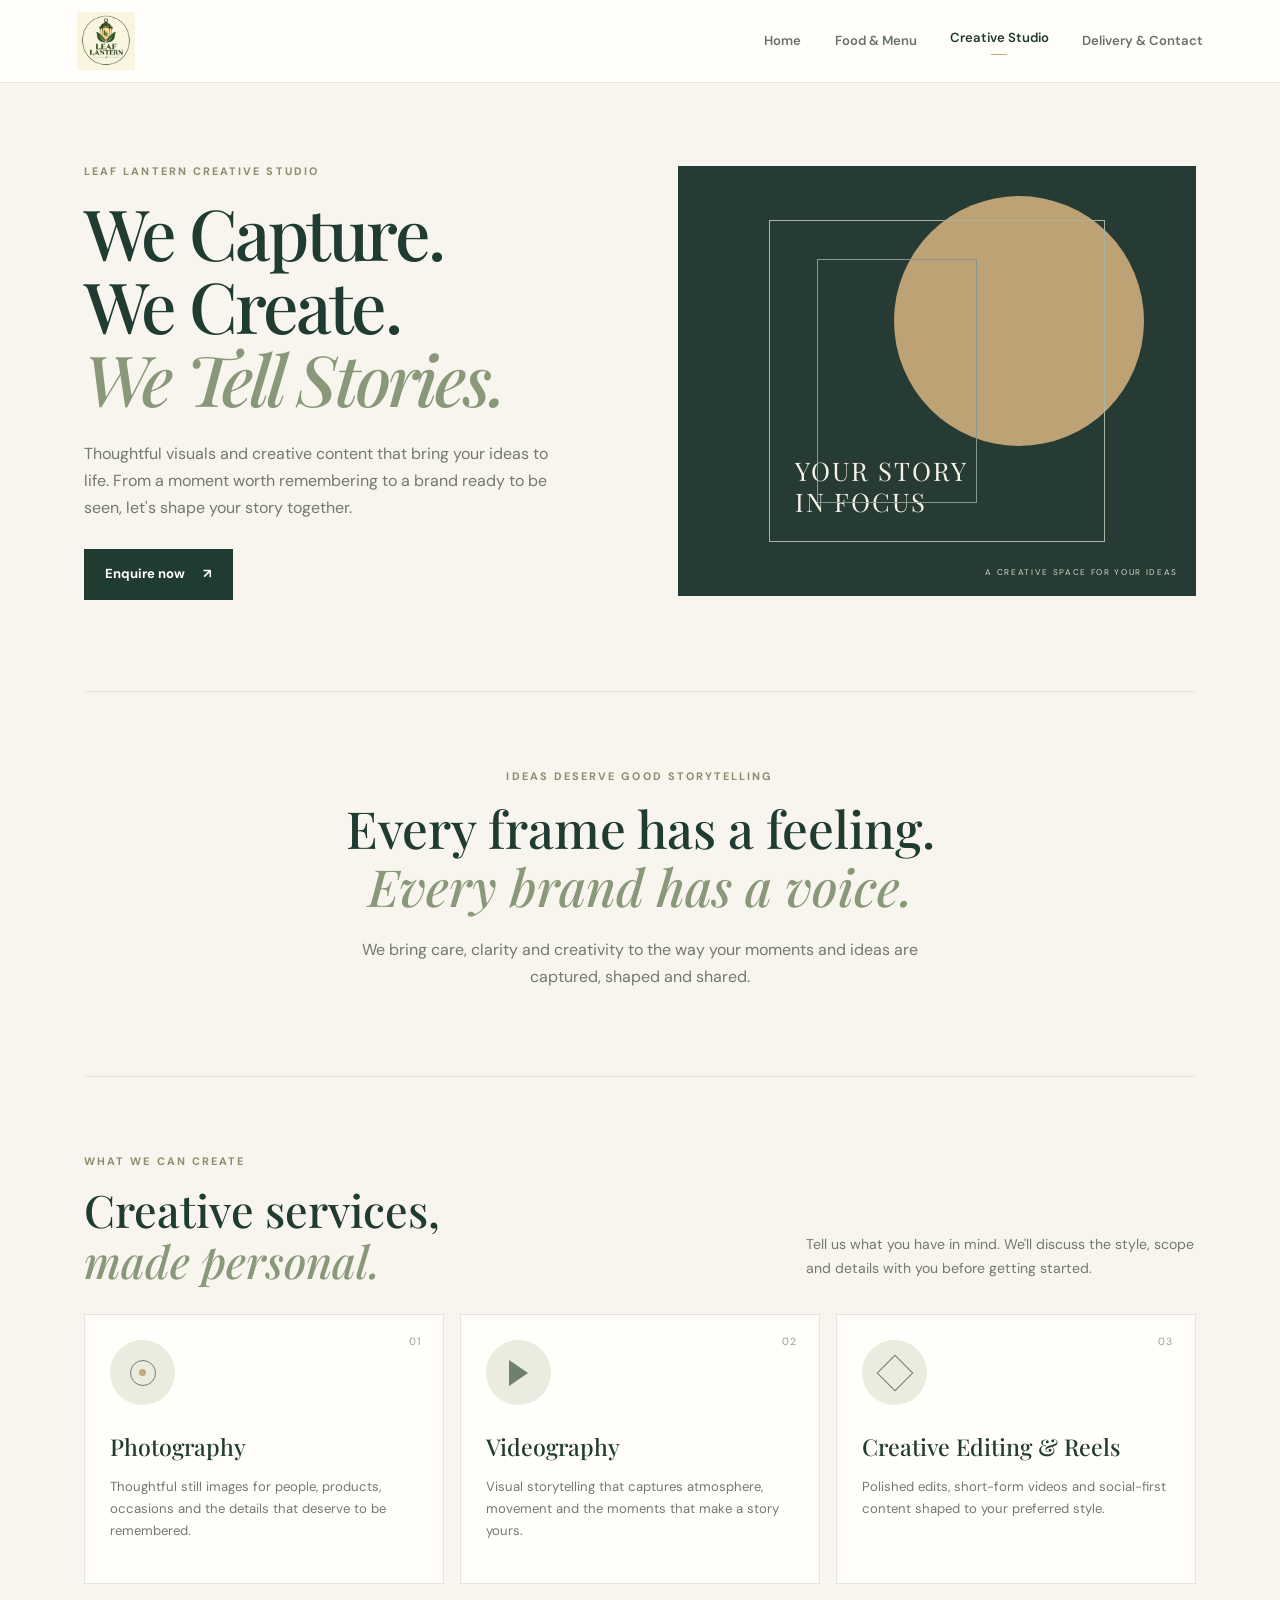
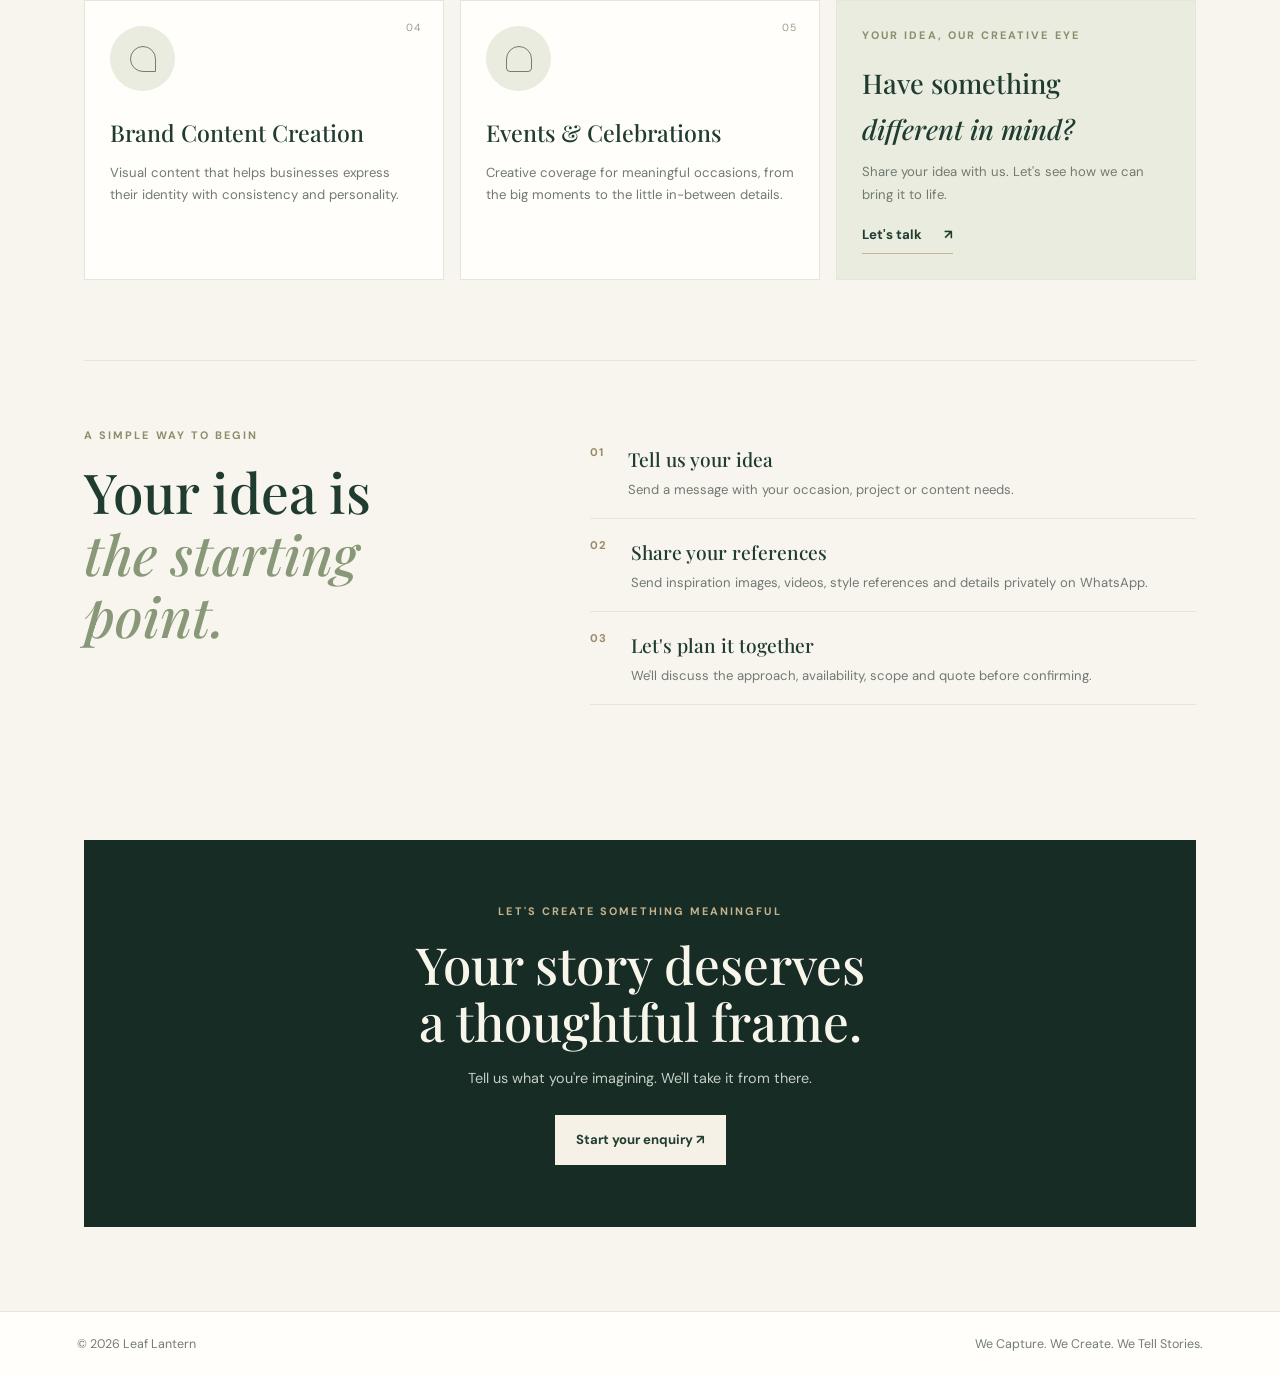
==== creative-studio.html @ e6d628ac "Add files via upload" ====
<!DOCTYPE html><html lang="en"><head><meta charset="UTF-8"><meta name="viewport" content="width=device-width, initial-scale=1"><meta name="description" content="Leaf Lantern Creative Studio — photography, videography, creative editing and brand content."><title>Creative Studio | Leaf Lantern</title><link rel="stylesheet" href="styles.css"></head><body>
<header class="site-header"><a class="brand" href="index.html"><img src="assets/Leaf Lantern_ Good Food Delivered.png" alt="Leaf Lantern"></a><button class="menu-toggle" aria-label="Toggle navigation" aria-expanded="false">☰</button><nav class="nav"><a href="index.html">Home</a><a href="menu.html">Food &amp; Menu</a><a class="active" href="creative-studio.html">Creative Studio</a><a href="delivery.html">Delivery &amp; Contact</a></nav></header>
<main class="page-main studio-page"><section class="studio-hero"><div class="studio-hero-copy"><p class="eyebrow">LEAF LANTERN CREATIVE STUDIO</p><h1>We Capture.<br>We Create.<br><em>We Tell Stories.</em></h1><p>Thoughtful visuals and creative content that bring your ideas to life. From a moment worth remembering to a brand ready to be seen, let's shape your story together.</p><button class="button" onclick="enquireWhatsApp('Hello Leaf Lantern Creative Studio! I would like to enquire about your creative services. I can share my references and requirements here.')">Enquire now <span>↗</span></button></div><div class="studio-hero-art"><div class="studio-sun"></div><div class="studio-window"><div class="window-shape"></div><span>YOUR STORY<br>IN FOCUS</span></div><div class="studio-caption">A CREATIVE SPACE FOR YOUR IDEAS</div></div></section>
<section class="studio-manifesto"><p class="eyebrow">IDEAS DESERVE GOOD STORYTELLING</p><h2>Every frame has a feeling.<br><em>Every brand has a voice.</em></h2><p>We bring care, clarity and creativity to the way your moments and ideas are captured, shaped and shared.</p></section>
<section class="services-section"><div class="category-heading"><div><p class="eyebrow">WHAT WE CAN CREATE</p><h2>Creative services,<br><em>made personal.</em></h2></div><p>Tell us what you have in mind. We'll discuss the style, scope and details with you before getting started.</p></div><div class="services-grid">
<article class="service-card"><span class="service-number">01</span><div class="service-symbol symbol-photo"><span></span></div><h3>Photography</h3><p>Thoughtful still images for people, products, occasions and the details that deserve to be remembered.</p></article>
<article class="service-card"><span class="service-number">02</span><div class="service-symbol symbol-video"><span></span></div><h3>Videography</h3><p>Visual storytelling that captures atmosphere, movement and the moments that make a story yours.</p></article>
<article class="service-card"><span class="service-number">03</span><div class="service-symbol symbol-edit"><span></span></div><h3>Creative Editing &amp; Reels</h3><p>Polished edits, short-form videos and social-first content shaped to your preferred style.</p></article>
<article class="service-card"><span class="service-number">04</span><div class="service-symbol symbol-brand"><span></span></div><h3>Brand Content Creation</h3><p>Visual content that helps businesses express their identity with consistency and personality.</p></article>
<article class="service-card"><span class="service-number">05</span><div class="service-symbol symbol-event"><span></span></div><h3>Events &amp; Celebrations</h3><p>Creative coverage for meaningful occasions, from the big moments to the little in-between details.</p></article>
<article class="service-card service-note"><p class="eyebrow">YOUR IDEA, OUR CREATIVE EYE</p><h3>Have something<br><em>different in mind?</em></h3><p>Share your idea with us. Let's see how we can bring it to life.</p><button class="arrow-link" onclick="enquireWhatsApp('Hello Leaf Lantern Creative Studio! I have a creative project in mind and would like to discuss it.')">Let's talk <span>↗</span></button></article>
</div></section>
<section class="how-section"><div><p class="eyebrow">A SIMPLE WAY TO BEGIN</p><h2>Your idea is<br><em>the starting point.</em></h2></div><ol><li><b>01</b><span><strong>Tell us your idea</strong><small>Send a message with your occasion, project or content needs.</small></span></li><li><b>02</b><span><strong>Share your references</strong><small>Send inspiration images, videos, style references and details privately on WhatsApp.</small></span></li><li><b>03</b><span><strong>Let's plan it together</strong><small>We'll discuss the approach, availability, scope and quote before confirming.</small></span></li></ol></section>
<section class="closing-band"><p class="eyebrow">LET'S CREATE SOMETHING MEANINGFUL</p><h2>Your story deserves<br>a thoughtful frame.</h2><p>Tell us what you're imagining. We'll take it from there.</p><button class="button button-light" onclick="enquireWhatsApp('Hello Leaf Lantern Creative Studio! I would like to discuss a creative project. Please let me know how we can get started.')">Start your enquiry ↗</button></section>
</main><footer><span>© <span id="year"></span> Leaf Lantern</span><span>We Capture. We Create. We Tell Stories.</span></footer><script src="script.js"></script></body></html>
---- styles.css ----
@import url('https://fonts.googleapis.com/css2?family=DM+Sans:wght@400;500;600;700&family=Playfair+Display:ital,wght@0,500;0,600;0,700;1,500;1,600&display=swap');
:root{--forest:#203c30;--forest-deep:#172c25;--sage:#899879;--sage-light:#e8ecdf;--cream:#f7f5ed;--paper:#fffefa;--ink:#27332d;--muted:#727970;--line:#e4e5db;--gold:#c6a879;--serif:'Playfair Display',Georgia,serif;--sans:'DM Sans',Arial,sans-serif}
*{box-sizing:border-box}html{scroll-behavior:smooth}body{margin:0;background:var(--cream);color:var(--ink);font-family:var(--sans);line-height:1.7}a{color:inherit;text-decoration:none}button,input{font:inherit}.site-header{display:flex;align-items:center;justify-content:space-between;gap:24px;padding:12px clamp(20px,6vw,88px);background:rgba(255,254,250,.96);border-bottom:1px solid var(--line);position:sticky;top:0;z-index:20;backdrop-filter:blur(14px)}.brand img{display:block;height:58px;width:auto;max-width:180px;object-fit:contain}.nav{display:flex;gap:clamp(16px,2.6vw,36px);align-items:center}.nav a{font-size:.82rem;font-weight:600;color:#687267;transition:color .2s}.nav a:hover,.nav a.active{color:var(--forest)}.nav a.active:after{content:'';display:block;width:16px;height:1px;background:var(--gold);margin:4px auto 0}.menu-toggle{display:none;background:none;border:0;font-size:1.5rem;color:var(--forest)}main{max-width:1240px;margin:auto;padding:54px clamp(20px,5vw,64px) 84px}.eyebrow{font-size:.68rem;letter-spacing:.19em;text-transform:uppercase;color:#8b8d6c;font-weight:700;margin:0 0 15px}.hero-copy h1,.page-heading h1,.studio-hero h1{font-family:var(--serif);font-weight:500;color:var(--forest);font-size:clamp(3rem,6.4vw,5.6rem);line-height:1.04;letter-spacing:-.04em;margin:0 0 24px}.hero-copy h1 em,.page-heading h1 em,.studio-hero h1 em,.division-copy h3 em,.section-heading h2 em,.category-heading h2 em,.occasion-copy h3 em,.studio-manifesto h2 em,.how-section h2 em{color:var(--sage);font-weight:500}.lead,.hero-copy>p:not(.eyebrow){max-width:530px;color:var(--muted);font-size:1rem}.home-hero{display:grid;grid-template-columns:1.05fr .95fr;gap:5vw;align-items:center;min-height:560px;padding:30px 0 64px}.hero-actions{display:flex;align-items:center;gap:26px;margin:30px 0 24px}.button{display:inline-flex;align-items:center;justify-content:center;gap:18px;background:var(--forest);color:white;border:1px solid var(--forest);padding:13px 20px;font-size:.82rem;font-weight:700;cursor:pointer;transition:.2s}.button:hover,.order-button:hover{background:#315442;transform:translateY(-1px)}.text-link,.arrow-link{font-size:.83rem;font-weight:700;color:var(--forest);border:0;background:none;padding:0;cursor:pointer}.text-link{border-bottom:1px solid var(--gold);padding-bottom:4px}.hero-note{font-size:.76rem;color:#858a7d;letter-spacing:.02em}.leaf-dot{color:var(--gold);margin-right:8px}.hero-visual{min-height:440px;position:relative;display:flex;flex-direction:column;align-items:center;justify-content:center;background:#e9ebdf;overflow:hidden}.hero-visual:before{content:'';position:absolute;width:68%;aspect-ratio:1;border-radius:50%;background:#d9dfcf}.visual-orbit{position:absolute;border:1px solid #aab39e;border-radius:50%;width:83%;aspect-ratio:1}.orbit-two{width:100%;border-color:#c3c9b9}.hero-monogram{position:relative;z-index:1;font-family:var(--serif);font-size:clamp(8rem,17vw,14rem);color:var(--forest);line-height:1}.hero-monogram span{font-family:var(--sans);font-size:2rem;color:var(--gold);vertical-align:top}.hero-visual>p{position:absolute;bottom:24px;text-align:center;letter-spacing:.22em;font-size:.68rem;font-weight:700;color:var(--forest)}.hero-visual small{font-size:.52rem;letter-spacing:.25em;color:#7c8778}.intro-strip{border-top:1px solid var(--line);border-bottom:1px solid var(--line);padding:22px 0;display:flex;justify-content:space-between;gap:20px;align-items:center}.intro-strip p{font-size:.66rem;letter-spacing:.18em;font-weight:700;color:#8a8d70;margin:0}.intro-strip span{font-family:var(--serif);font-style:italic;color:#6f786d}.world-section{padding:90px 0 45px}.section-heading{text-align:center;margin-bottom:42px}.section-heading h2,.category-heading h2,.studio-manifesto h2,.how-section h2{font-family:var(--serif);font-size:clamp(2.3rem,4.3vw,3.7rem);line-height:1.13;font-weight:500;color:var(--forest);margin:0}.division-grid{display:grid;grid-template-columns:1fr 1fr;gap:26px}.division-card{background:var(--paper);border:1px solid var(--line)}.division-art{height:300px;position:relative;overflow:hidden;display:flex;align-items:center;justify-content:center}.food-art{background:#e9e5d8}.studio-art{background:#253a33}.art-kicker{position:absolute;top:20px;left:22px;font-size:.6rem;letter-spacing:.2em;font-weight:700;color:#667264}.studio-art .art-kicker{color:#d5d8c9}.food-plate{width:190px;height:190px;border-radius:50%;background:#f9f7ed;border:12px solid #d6d0bd;box-shadow:0 18px 35px #293a2d1c;display:flex;align-items:center;justify-content:center;position:relative}.food-plate:before{content:'';position:absolute;inset:13px;border:1px solid #d6c9a8;border-radius:50%}.food-plate i{position:absolute;width:90px;height:90px;border-radius:50%;background:#d4b98b;opacity:.28}.food-plate b{position:relative;font-family:var(--serif);font-size:1.4rem;line-height:1.1;text-align:center;color:var(--forest);font-weight:500}.studio-frame{width:210px;height:205px;border:1px solid #aab49e;position:relative;display:flex;align-items:flex-end;padding:18px;color:#e8e8d9;font-family:var(--serif);font-size:1.25rem;letter-spacing:.06em;line-height:1.2}.frame-sun{position:absolute;width:95px;height:95px;border-radius:50%;background:#c8aa7d;top:28px;right:30px}.frame-line{position:absolute;left:30px;top:60px;width:100px;height:130px;border:1px solid #819185}.division-copy{padding:28px 32px 34px}.division-copy .eyebrow{margin-bottom:9px}.division-copy h3,.occasion-copy h3{font-family:var(--serif);font-size:2.15rem;line-height:1.12;font-weight:500;color:var(--forest);margin:0 0 14px}.division-copy>p:not(.eyebrow),.occasion-copy>p:not(.eyebrow){color:var(--muted);font-size:.9rem;max-width:470px}.arrow-link{display:inline-flex;gap:22px;align-items:center;margin-top:12px;border-bottom:1px solid #c9b58e;padding-bottom:7px}.closing-band{background:var(--forest-deep);color:#f8f5eb;text-align:center;padding:62px 24px;margin-top:70px}.closing-band .eyebrow{color:#c6b38e}.closing-band h2{font-family:var(--serif);font-weight:500;font-size:clamp(2.3rem,4vw,3.5rem);line-height:1.12;margin:0 0 16px}.closing-band>p:not(.eyebrow){color:#c5cec4;max-width:490px;margin:0 auto 24px;font-size:.9rem}.button-light{background:#f5f1e6;color:var(--forest);border-color:#f5f1e6}.button-light:hover{background:#e4ddca}.page-main{min-height:68vh}.page-heading{max-width:760px;margin:0 auto 58px;text-align:center}.page-heading h1{font-size:clamp(2.8rem,5vw,4.4rem)}.page-heading>p:last-child{color:var(--muted);max-width:640px;margin:0 auto}.category-heading{display:flex;justify-content:space-between;align-items:flex-end;gap:28px;margin:0 0 28px}.category-heading h2{font-size:clamp(2rem,3.5vw,3rem)}.category-heading>p{max-width:390px;color:var(--muted);font-size:.88rem;margin:0 0 5px}.menu-category{margin-bottom:76px}.product-grid{display:grid;grid-template-columns:repeat(3,minmax(0,1fr));gap:22px}.product-card{background:var(--paper);border:1px solid var(--line);overflow:hidden;box-shadow:0 8px 25px #24392b08}.product-art{width:100%;height:225px;overflow:hidden;background:#e9eadf}.product-art img{display:block;width:100%;height:100%;object-fit:cover;object-position:center;transition:transform .5s}.product-card:hover .product-art img{transform:scale(1.035)}.product-info{padding:21px}.product-top{display:flex;justify-content:space-between;align-items:flex-start;gap:10px}.product-top h2{font-family:var(--serif);font-size:1.35rem;line-height:1.2;margin:0;color:var(--forest);font-weight:500}.tag{font-size:.7rem;font-weight:700;color:#78845e;text-align:right;white-space:nowrap}.product-info p{font-size:.86rem;color:var(--muted);min-height:48px}.product-info label{display:block;font-size:.78rem;font-weight:700;margin:13px 0 6px}.product-info input{width:100%;padding:10px;border:1px solid #d9ddcf;background:white;font:inherit;margin-bottom:12px}.order-button{width:100%;background:var(--forest);color:white;border:1px solid var(--forest);padding:12px 14px;font-size:.78rem;font-weight:700;cursor:pointer;transition:.2s}.menu-footnote{margin:32px auto 0;text-align:center;color:var(--muted);font-size:.85rem;max-width:800px}.occasion-section{padding:10px 0 20px}.occasion-grid{display:grid;grid-template-columns:1fr 1fr;gap:24px}.occasion-card{background:var(--paper);border:1px solid var(--line);display:grid;grid-template-columns:1fr 1fr;min-height:310px}.occasion-visual{position:relative;min-height:300px;display:flex;align-items:center;justify-content:center;overflow:hidden}.cake-visual{background:#eee4d8}.cupcake-visual{background:#e4e9dc}.visual-label{position:absolute;top:16px;left:16px;font-size:.52rem;letter-spacing:.16em;font-weight:700;color:#6d7768}.cake-illustration{width:145px;height:150px;position:relative}.cake-body{position:absolute;bottom:22px;left:15px;width:115px;height:75px;background:#d6bca0;border-radius:8px 8px 14px 14px;box-shadow:inset 0 -12px #c7a989}.cake-top{position:absolute;z-index:1;bottom:85px;left:15px;width:115px;height:35px;border-radius:50%;background:#f8f0e3;border:2px solid #d7c2a5}.cake-stand{position:absolute;bottom:0;left:0;width:145px;height:12px;background:#b8a58d;border-radius:50%}.cupcake-row{display:flex;gap:9px;align-items:flex-end}.cupcake-row i{width:48px;height:50px;background:#e6c6b4;border-radius:8px 8px 12px 12px;position:relative;box-shadow:inset 0 -7px #d6b19e}.cupcake-row i:before{content:'';position:absolute;left:2px;top:-25px;width:44px;height:34px;border-radius:50% 50% 38% 38%;background:#f5eee2;border-bottom:4px solid #d7bfa9}.cupcake-row i:nth-child(2){transform:translateY(-10px);background:#c7d0b7}.occasion-copy{padding:26px 22px;align-self:center}.occasion-copy h3{font-size:1.8rem}.occasion-copy>p:not(.eyebrow){font-size:.8rem}.occasion-copy .order-button{margin-top:8px}.studio-page{padding-top:38px}.studio-hero{display:grid;grid-template-columns:1fr 1fr;gap:6vw;align-items:center;min-height:520px}.studio-hero h1{font-size:clamp(3rem,5.5vw,5rem)}.studio-hero-copy>p:not(.eyebrow){max-width:490px;color:var(--muted);margin-bottom:28px}.studio-hero-art{height:430px;background:#263b34;position:relative;overflow:hidden;display:flex;align-items:center;justify-content:center}.studio-sun{position:absolute;width:250px;height:250px;border-radius:50%;background:#c6a879;right:10%;top:7%;opacity:.95}.studio-window{width:65%;height:75%;border:1px solid #a8b4a2;position:relative;z-index:1;display:flex;align-items:flex-end;padding:25px;color:#f5f1e7;font-family:var(--serif);font-size:1.6rem;letter-spacing:.08em;line-height:1.2}.window-shape{position:absolute;left:14%;top:12%;width:48%;height:76%;border:1px solid #87988b}.studio-caption{position:absolute;bottom:16px;right:18px;color:#d5d9ca;font-size:.52rem;letter-spacing:.2em}.studio-manifesto{text-align:center;padding:75px 20px 85px;border-top:1px solid var(--line);border-bottom:1px solid var(--line);margin:50px 0 75px}.studio-manifesto h2{font-size:clamp(2.3rem,4vw,3.5rem)}.studio-manifesto>p:last-child{max-width:600px;margin:20px auto 0;color:var(--muted)}.services-section{margin-bottom:80px}.services-grid{display:grid;grid-template-columns:repeat(3,1fr);gap:16px}.service-card{position:relative;background:var(--paper);border:1px solid var(--line);padding:25px;min-height:270px}.service-number{position:absolute;right:22px;top:18px;font-size:.65rem;color:#9b9e8b;letter-spacing:.12em}.service-symbol{height:65px;width:65px;background:#e9ecdf;border-radius:50%;display:flex;align-items:center;justify-content:center;margin-bottom:22px}.service-symbol span{display:block;width:26px;height:26px;border:1px solid #6f806d;position:relative}.symbol-photo span{border-radius:50%}.symbol-photo span:after{content:'';position:absolute;width:7px;height:7px;border-radius:50%;background:#c6a879;left:8px;top:8px}.symbol-video span{width:0;height:0;border-top:13px solid transparent;border-bottom:13px solid transparent;border-left:19px solid #6f806d;border-right:0}.symbol-edit span{transform:rotate(45deg);border-color:#6f806d}.symbol-brand span{border-radius:50% 50% 0 50%}.symbol-event span{border-radius:50% 50% 4px 4px}.service-card h3{font-family:var(--serif);font-size:1.45rem;font-weight:500;color:var(--forest);margin:0 0 9px}.service-card>p:not(.eyebrow){font-size:.82rem;color:var(--muted);margin:0}.service-note{background:#e9ecdf}.service-note h3{font-size:1.7rem}.service-note .arrow-link{margin-top:18px}.how-section{display:grid;grid-template-columns:.8fr 1.2fr;gap:8vw;padding:65px 0;border-top:1px solid var(--line)}.how-section ol{list-style:none;padding:0;margin:0}.how-section li{display:flex;gap:24px;padding:17px 0;border-bottom:1px solid var(--line)}.how-section li>b{font-size:.7rem;color:#9a8a68;letter-spacing:.1em}.how-section li span{display:flex;flex-direction:column}.how-section li strong{font-family:var(--serif);font-size:1.2rem;font-weight:500;color:var(--forest)}.how-section li small{font-size:.82rem;color:var(--muted);margin-top:3px}.contact-choice{display:grid;grid-template-columns:1fr 1fr;gap:24px;margin-bottom:70px}.contact-choice article{background:var(--paper);border:1px solid var(--line);padding:34px;position:relative}.contact-index{position:absolute;right:25px;top:25px;font-size:.58rem;letter-spacing:.16em;color:#9a9e8c}.contact-choice h2{font-family:var(--serif);font-size:2rem;font-weight:500;line-height:1.2;color:var(--forest);margin:0 0 15px}.contact-choice h2 em{color:var(--sage)}.contact-choice article>p:not(.eyebrow){font-size:.88rem;color:var(--muted);min-height:76px}.contact-choice .button{margin-top:12px}.text-button{display:block;margin-top:18px;background:none;border:0;border-bottom:1px solid var(--gold);padding:0 0 5px;color:var(--forest);font-size:.8rem;font-weight:700;cursor:pointer}.steps{display:grid;grid-template-columns:repeat(3,1fr);gap:20px;margin:50px 0}.steps article{padding:24px 24px 26px;background:#eef0e6;border-top:2px solid #a4ad91}.step-number{font-family:var(--serif);font-size:2rem;color:#9a9d7c}.steps h2{font-family:var(--serif);font-size:1.35rem;font-weight:500;color:var(--forest);margin:10px 0}.steps p{font-size:.85rem;color:var(--muted);margin:0}.small-note{font-size:.84rem;color:var(--muted);text-align:center}footer{display:flex;justify-content:space-between;gap:20px;padding:22px clamp(20px,6vw,88px);border-top:1px solid var(--line);font-size:.78rem;color:#747d70;background:#fffefa}
@media(max-width:900px){.nav{gap:15px}.nav a{font-size:.75rem}.home-hero{min-height:470px}.product-grid{grid-template-columns:repeat(2,minmax(0,1fr))}.occasion-card{grid-template-columns:1fr}.occasion-visual{min-height:230px}.services-grid{grid-template-columns:repeat(2,1fr)}.studio-hero-art{height:370px}}
@media(max-width:680px){.site-header{flex-wrap:wrap}.menu-toggle{display:block}.nav{display:none;width:100%;flex-direction:column;align-items:flex-start;gap:12px;padding:8px 0 12px}.nav.open{display:flex}.nav a.active:after{display:none}main{padding:32px 18px 58px}.home-hero,.studio-hero{grid-template-columns:1fr;gap:28px;padding:20px 0 42px}.hero-visual{min-height:300px;order:-1}.hero-monogram{font-size:9rem}.hero-copy h1,.studio-hero h1{font-size:3.35rem}.intro-strip{align-items:flex-start;flex-direction:column;gap:6px}.world-section{padding:60px 0 25px}.division-grid,.occasion-grid,.contact-choice{grid-template-columns:1fr}.division-art{height:250px}.category-heading{display:block}.category-heading>p{margin-top:12px}.product-grid{grid-template-columns:1fr}.product-art{height:235px}.product-top{flex-direction:row}.tag{text-align:right;white-space:normal}.occasion-card{grid-template-columns:1fr 1fr}.occasion-visual{min-height:270px}.occasion-copy{padding:20px 16px}.occasion-copy h3{font-size:1.55rem}.studio-hero-art{height:330px;order:-1}.studio-manifesto{padding:55px 8px;margin:25px 0 55px}.services-grid{grid-template-columns:1fr}.service-card{min-height:230px}.how-section{grid-template-columns:1fr;gap:28px;padding:48px 0}.steps{grid-template-columns:1fr;margin:35px 0}.contact-choice article{padding:28px 22px}.contact-choice article>p:not(.eyebrow){min-height:0}.closing-band{margin-top:45px;padding:48px 18px}footer{flex-direction:column;gap:4px}}
@media(max-width:420px){.occasion-card{grid-template-columns:1fr}.occasion-visual{min-height:220px}.occasion-copy{padding:24px}.hero-actions{gap:16px;flex-wrap:wrap}.product-top{flex-direction:column}.tag{text-align:left}.brand img{height:50px}}
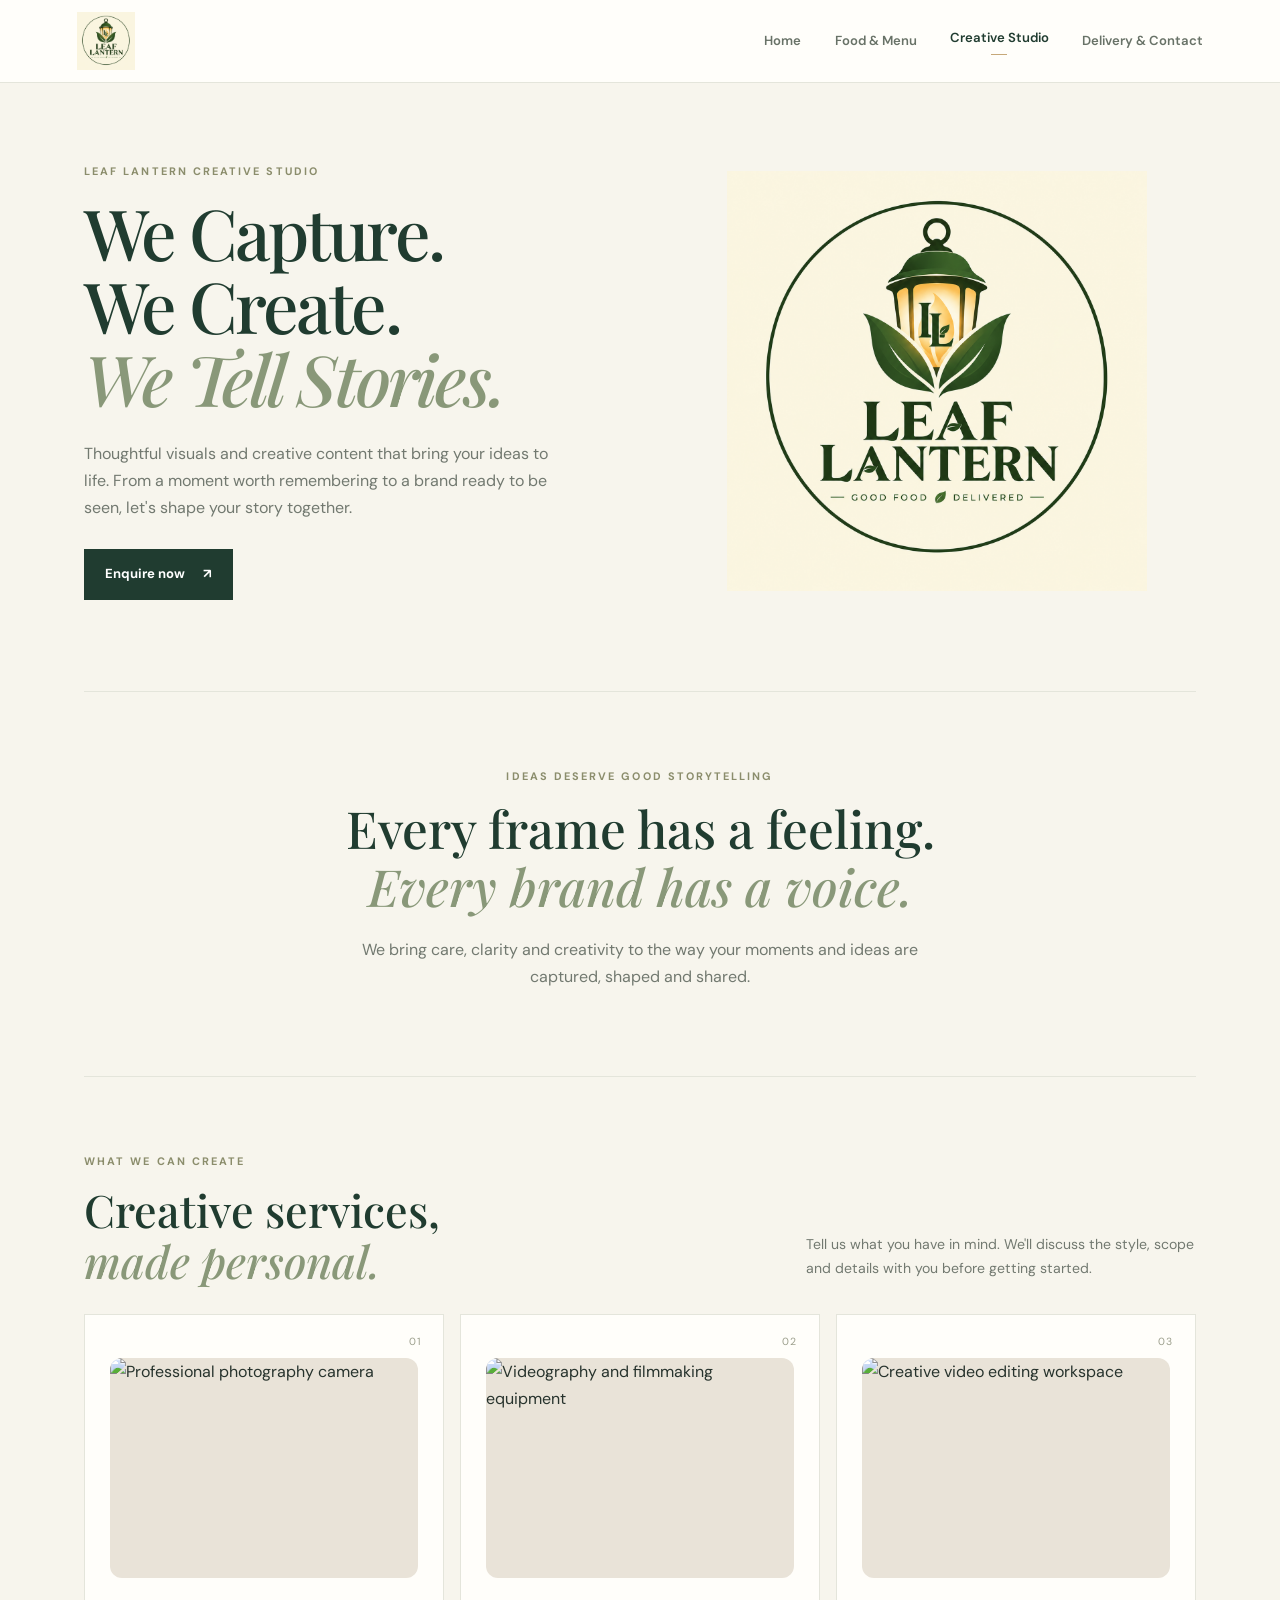
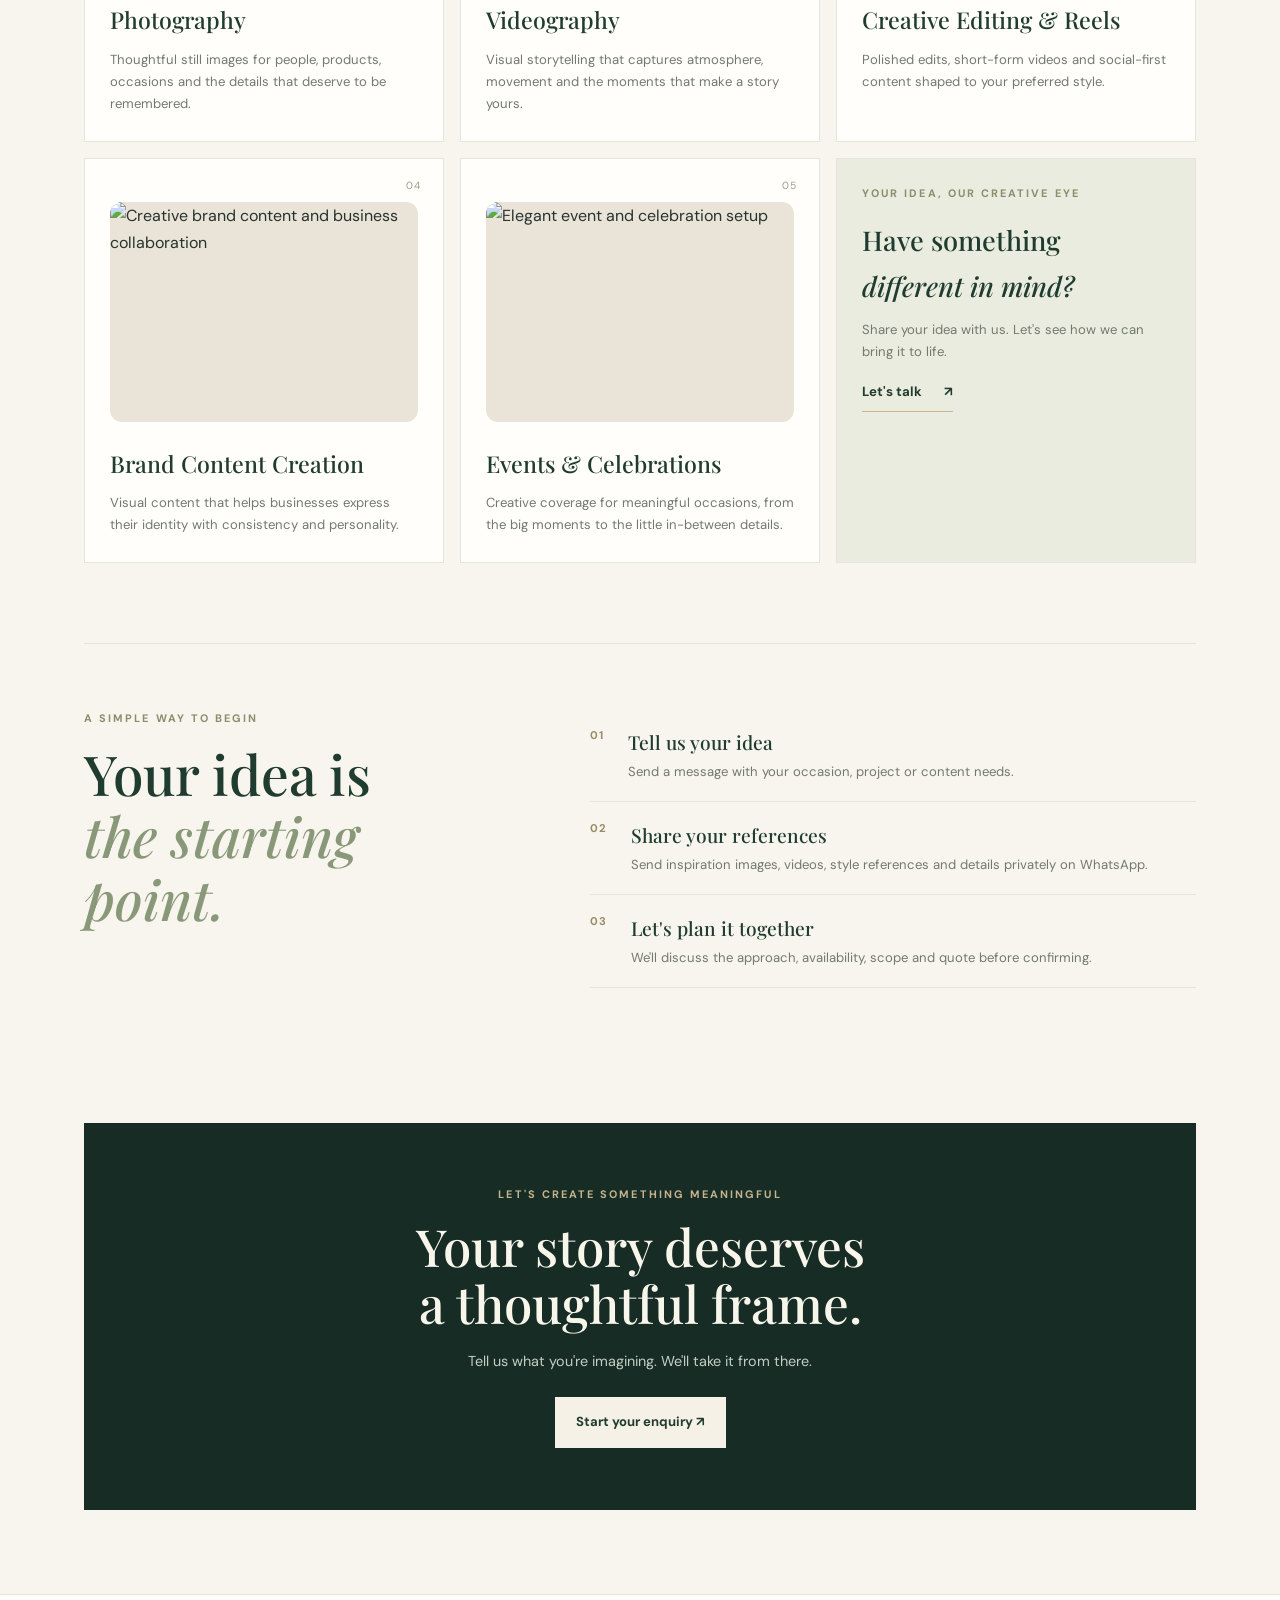
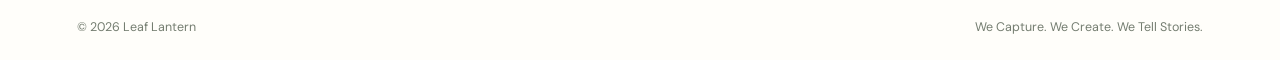
==== commit 070f2ef7: "Update creative-studio.html" ====
--- a/creative-studio.html
+++ b/creative-studio.html
@@ -1,15 +1,373 @@
-<!DOCTYPE html><html lang="en"><head><meta charset="UTF-8"><meta name="viewport" content="width=device-width, initial-scale=1"><meta name="description" content="Leaf Lantern Creative Studio — photography, videography, creative editing and brand content."><title>Creative Studio | Leaf Lantern</title><link rel="stylesheet" href="styles.css"></head><body>
-<header class="site-header"><a class="brand" href="index.html"><img src="assets/Leaf Lantern_ Good Food Delivered.png" alt="Leaf Lantern"></a><button class="menu-toggle" aria-label="Toggle navigation" aria-expanded="false">☰</button><nav class="nav"><a href="index.html">Home</a><a href="menu.html">Food &amp; Menu</a><a class="active" href="creative-studio.html">Creative Studio</a><a href="delivery.html">Delivery &amp; Contact</a></nav></header>
-<main class="page-main studio-page"><section class="studio-hero"><div class="studio-hero-copy"><p class="eyebrow">LEAF LANTERN CREATIVE STUDIO</p><h1>We Capture.<br>We Create.<br><em>We Tell Stories.</em></h1><p>Thoughtful visuals and creative content that bring your ideas to life. From a moment worth remembering to a brand ready to be seen, let's shape your story together.</p><button class="button" onclick="enquireWhatsApp('Hello Leaf Lantern Creative Studio! I would like to enquire about your creative services. I can share my references and requirements here.')">Enquire now <span>↗</span></button></div><div class="studio-hero-art"><div class="studio-sun"></div><div class="studio-window"><div class="window-shape"></div><span>YOUR STORY<br>IN FOCUS</span></div><div class="studio-caption">A CREATIVE SPACE FOR YOUR IDEAS</div></div></section>
-<section class="studio-manifesto"><p class="eyebrow">IDEAS DESERVE GOOD STORYTELLING</p><h2>Every frame has a feeling.<br><em>Every brand has a voice.</em></h2><p>We bring care, clarity and creativity to the way your moments and ideas are captured, shaped and shared.</p></section>
-<section class="services-section"><div class="category-heading"><div><p class="eyebrow">WHAT WE CAN CREATE</p><h2>Creative services,<br><em>made personal.</em></h2></div><p>Tell us what you have in mind. We'll discuss the style, scope and details with you before getting started.</p></div><div class="services-grid">
-<article class="service-card"><span class="service-number">01</span><div class="service-symbol symbol-photo"><span></span></div><h3>Photography</h3><p>Thoughtful still images for people, products, occasions and the details that deserve to be remembered.</p></article>
-<article class="service-card"><span class="service-number">02</span><div class="service-symbol symbol-video"><span></span></div><h3>Videography</h3><p>Visual storytelling that captures atmosphere, movement and the moments that make a story yours.</p></article>
-<article class="service-card"><span class="service-number">03</span><div class="service-symbol symbol-edit"><span></span></div><h3>Creative Editing &amp; Reels</h3><p>Polished edits, short-form videos and social-first content shaped to your preferred style.</p></article>
-<article class="service-card"><span class="service-number">04</span><div class="service-symbol symbol-brand"><span></span></div><h3>Brand Content Creation</h3><p>Visual content that helps businesses express their identity with consistency and personality.</p></article>
-<article class="service-card"><span class="service-number">05</span><div class="service-symbol symbol-event"><span></span></div><h3>Events &amp; Celebrations</h3><p>Creative coverage for meaningful occasions, from the big moments to the little in-between details.</p></article>
-<article class="service-card service-note"><p class="eyebrow">YOUR IDEA, OUR CREATIVE EYE</p><h3>Have something<br><em>different in mind?</em></h3><p>Share your idea with us. Let's see how we can bring it to life.</p><button class="arrow-link" onclick="enquireWhatsApp('Hello Leaf Lantern Creative Studio! I have a creative project in mind and would like to discuss it.')">Let's talk <span>↗</span></button></article>
-</div></section>
-<section class="how-section"><div><p class="eyebrow">A SIMPLE WAY TO BEGIN</p><h2>Your idea is<br><em>the starting point.</em></h2></div><ol><li><b>01</b><span><strong>Tell us your idea</strong><small>Send a message with your occasion, project or content needs.</small></span></li><li><b>02</b><span><strong>Share your references</strong><small>Send inspiration images, videos, style references and details privately on WhatsApp.</small></span></li><li><b>03</b><span><strong>Let's plan it together</strong><small>We'll discuss the approach, availability, scope and quote before confirming.</small></span></li></ol></section>
-<section class="closing-band"><p class="eyebrow">LET'S CREATE SOMETHING MEANINGFUL</p><h2>Your story deserves<br>a thoughtful frame.</h2><p>Tell us what you're imagining. We'll take it from there.</p><button class="button button-light" onclick="enquireWhatsApp('Hello Leaf Lantern Creative Studio! I would like to discuss a creative project. Please let me know how we can get started.')">Start your enquiry ↗</button></section>
-</main><footer><span>© <span id="year"></span> Leaf Lantern</span><span>We Capture. We Create. We Tell Stories.</span></footer><script src="script.js"></script></body></html>
+
+<!DOCTYPE html>
+<html lang="en">
+<head>
+<meta charset="UTF-8">
+<meta name="viewport" content="width=device-width, initial-scale=1">
+<meta name="description" content="Leaf Lantern Creative Studio — photography, videography, creative editing and brand content.">
+<title>Creative Studio | Leaf Lantern</title>
+<link rel="stylesheet" href="styles.css">
+
+<style>
+/* Creative Studio hero logo */
+.studio-hero-art {
+    display: flex;
+    align-items: center;
+    justify-content: center;
+    background: transparent !important;
+    border: none !important;
+    box-shadow: none !important;
+    overflow: visible;
+}
+
+.studio-hero-art::before,
+.studio-hero-art::after {
+    display: none !important;
+    content: none !important;
+}
+
+.studio-hero-logo {
+    display: block;
+    width: 100%;
+    max-width: 420px;
+    height: auto;
+    object-fit: contain;
+}
+
+/* Service images */
+.services-grid .service-card:not(.service-note) {
+    overflow: hidden;
+}
+
+.service-image {
+    width: 100%;
+    height: 220px;
+    overflow: hidden;
+    border-radius: 12px;
+    margin: 18px 0 22px;
+    background: #e9e3d8;
+}
+
+.service-image img {
+    display: block;
+    width: 100%;
+    height: 100%;
+    object-fit: cover;
+    transition: transform 0.5s ease;
+}
+
+.service-card:not(.service-note):hover .service-image img {
+    transform: scale(1.05);
+}
+
+/* Hide original decorative symbols */
+.service-card .service-symbol {
+    display: none;
+}
+
+@media (max-width: 600px) {
+    .service-image {
+        height: 210px;
+    }
+
+    .studio-hero-logo {
+        max-width: 320px;
+    }
+}
+</style>
+</head>
+
+<body>
+
+<header class="site-header">
+    <a class="brand" href="index.html">
+        <img src="assets/Leaf Lantern_ Good Food Delivered.png" alt="Leaf Lantern">
+    </a>
+
+    <button class="menu-toggle" aria-label="Toggle navigation" aria-expanded="false">☰</button>
+
+    <nav class="nav">
+        <a href="index.html">Home</a>
+        <a href="menu.html">Food &amp; Menu</a>
+        <a class="active" href="creative-studio.html">Creative Studio</a>
+        <a href="delivery.html">Delivery &amp; Contact</a>
+    </nav>
+</header>
+
+<main class="page-main studio-page">
+
+    <!-- HERO SECTION -->
+    <section class="studio-hero">
+
+        <div class="studio-hero-copy">
+            <p class="eyebrow">LEAF LANTERN CREATIVE STUDIO</p>
+
+            <h1>
+                We Capture.<br>
+                We Create.<br>
+                <em>We Tell Stories.</em>
+            </h1>
+
+            <p>
+                Thoughtful visuals and creative content that bring your ideas to life.
+                From a moment worth remembering to a brand ready to be seen,
+                let's shape your story together.
+            </p>
+
+            <button class="button" onclick="enquireWhatsApp('Hello Leaf Lantern Creative Studio! I would like to enquire about your creative services. I can share my references and requirements here.')">
+                Enquire now <span>↗</span>
+            </button>
+        </div>
+
+        <div class="studio-hero-art">
+            <img
+                class="studio-hero-logo"
+                src="assets/Leaf Lantern_ Good Food Delivered.png"
+                alt="Leaf Lantern — Good Food Delivered"
+            >
+        </div>
+
+    </section>
+
+    <!-- MANIFESTO SECTION -->
+    <section class="studio-manifesto">
+        <p class="eyebrow">IDEAS DESERVE GOOD STORYTELLING</p>
+
+        <h2>
+            Every frame has a feeling.<br>
+            <em>Every brand has a voice.</em>
+        </h2>
+
+        <p>
+            We bring care, clarity and creativity to the way your moments
+            and ideas are captured, shaped and shared.
+        </p>
+    </section>
+
+    <!-- SERVICES SECTION -->
+    <section class="services-section">
+
+        <div class="category-heading">
+            <div>
+                <p class="eyebrow">WHAT WE CAN CREATE</p>
+
+                <h2>
+                    Creative services,<br>
+                    <em>made personal.</em>
+                </h2>
+            </div>
+
+            <p>
+                Tell us what you have in mind. We'll discuss the style,
+                scope and details with you before getting started.
+            </p>
+        </div>
+
+        <div class="services-grid">
+
+            <!-- SERVICE 01 -->
+            <article class="service-card">
+                <span class="service-number">01</span>
+
+                <div class="service-image">
+                    <img
+                        src="https://images.unsplash.com/photo-1516035069371-29a1b244cc32?auto=format&fit=crop&w=1000&q=85"
+                        alt="Professional photography camera"
+                        loading="lazy"
+                    >
+                </div>
+
+                <h3>Photography</h3>
+
+                <p>
+                    Thoughtful still images for people, products, occasions
+                    and the details that deserve to be remembered.
+                </p>
+            </article>
+
+            <!-- SERVICE 02 -->
+            <article class="service-card">
+                <span class="service-number">02</span>
+
+                <div class="service-image">
+                    <img
+                        src="https://images.unsplash.com/photo-1492619375914-88005aa9e8fb?auto=format&fit=crop&w=1000&q=85"
+                        alt="Videography and filmmaking equipment"
+                        loading="lazy"
+                    >
+                </div>
+
+                <h3>Videography</h3>
+
+                <p>
+                    Visual storytelling that captures atmosphere,
+                    movement and the moments that make a story yours.
+                </p>
+            </article>
+
+            <!-- SERVICE 03 -->
+            <article class="service-card">
+                <span class="service-number">03</span>
+
+                <div class="service-image">
+                    <img
+                        src="https://images.unsplash.com/photo-1536240478700-b869070f9279?auto=format&fit=crop&w=1000&q=85"
+                        alt="Creative video editing workspace"
+                        loading="lazy"
+                    >
+                </div>
+
+                <h3>Creative Editing &amp; Reels</h3>
+
+                <p>
+                    Polished edits, short-form videos and social-first
+                    content shaped to your preferred style.
+                </p>
+            </article>
+
+            <!-- SERVICE 04 -->
+            <article class="service-card">
+                <span class="service-number">04</span>
+
+                <div class="service-image">
+                    <img
+                        src="https://images.unsplash.com/photo-1542744094-3a31f272c490?auto=format&fit=crop&w=1000&q=85"
+                        alt="Creative brand content and business collaboration"
+                        loading="lazy"
+                    >
+                </div>
+
+                <h3>Brand Content Creation</h3>
+
+                <p>
+                    Visual content that helps businesses express their
+                    identity with consistency and personality.
+                </p>
+            </article>
+
+            <!-- SERVICE 05 -->
+            <article class="service-card">
+                <span class="service-number">05</span>
+
+                <div class="service-image">
+                    <img
+                        src="https://images.unsplash.com/photo-1511795409834-ef04bbd61622?auto=format&fit=crop&w=1000&q=85"
+                        alt="Elegant event and celebration setup"
+                        loading="lazy"
+                    >
+                </div>
+
+                <h3>Events &amp; Celebrations</h3>
+
+                <p>
+                    Creative coverage for meaningful occasions,
+                    from the big moments to the little in-between details.
+                </p>
+            </article>
+
+            <!-- CUSTOM ENQUIRY CARD -->
+            <article class="service-card service-note">
+
+                <p class="eyebrow">YOUR IDEA, OUR CREATIVE EYE</p>
+
+                <h3>
+                    Have something<br>
+                    <em>different in mind?</em>
+                </h3>
+
+                <p>
+                    Share your idea with us. Let's see how we can
+                    bring it to life.
+                </p>
+
+                <button class="arrow-link" onclick="enquireWhatsApp('Hello Leaf Lantern Creative Studio! I have a creative project in mind and would like to discuss it.')">
+                    Let's talk <span>↗</span>
+                </button>
+
+            </article>
+
+        </div>
+    </section>
+
+    <!-- HOW IT WORKS -->
+    <section class="how-section">
+
+        <div>
+            <p class="eyebrow">A SIMPLE WAY TO BEGIN</p>
+
+            <h2>
+                Your idea is<br>
+                <em>the starting point.</em>
+            </h2>
+        </div>
+
+        <ol>
+
+            <li>
+                <b>01</b>
+                <span>
+                    <strong>Tell us your idea</strong>
+                    <small>
+                        Send a message with your occasion,
+                        project or content needs.
+                    </small>
+                </span>
+            </li>
+
+            <li>
+                <b>02</b>
+                <span>
+                    <strong>Share your references</strong>
+                    <small>
+                        Send inspiration images, videos,
+                        style references and details privately on WhatsApp.
+                    </small>
+                </span>
+            </li>
+
+            <li>
+                <b>03</b>
+                <span>
+                    <strong>Let's plan it together</strong>
+                    <small>
+                        We'll discuss the approach, availability,
+                        scope and quote before confirming.
+                    </small>
+                </span>
+            </li>
+
+        </ol>
+    </section>
+
+    <!-- CLOSING SECTION -->
+    <section class="closing-band">
+
+        <p class="eyebrow">LET'S CREATE SOMETHING MEANINGFUL</p>
+
+        <h2>
+            Your story deserves<br>
+            a thoughtful frame.
+        </h2>
+
+        <p>
+            Tell us what you're imagining. We'll take it from there.
+        </p>
+
+        <button class="button button-light" onclick="enquireWhatsApp('Hello Leaf Lantern Creative Studio! I would like to discuss a creative project. Please let me know how we can get started.')">
+            Start your enquiry ↗
+        </button>
+
+    </section>
+
+</main>
+
+<!-- FOOTER -->
+<footer>
+    <span>© <span id="year"></span> Leaf Lantern</span>
+    <span>We Capture. We Create. We Tell Stories.</span>
+</footer>
+
+<script src="script.js"></script>
+
+</body>
+</html>
--- a/styles.css
+++ b/styles.css
@@ -4,3 +4,57 @@
 @media(max-width:900px){.nav{gap:15px}.nav a{font-size:.75rem}.home-hero{min-height:470px}.product-grid{grid-template-columns:repeat(2,minmax(0,1fr))}.occasion-card{grid-template-columns:1fr}.occasion-visual{min-height:230px}.services-grid{grid-template-columns:repeat(2,1fr)}.studio-hero-art{height:370px}}
 @media(max-width:680px){.site-header{flex-wrap:wrap}.menu-toggle{display:block}.nav{display:none;width:100%;flex-direction:column;align-items:flex-start;gap:12px;padding:8px 0 12px}.nav.open{display:flex}.nav a.active:after{display:none}main{padding:32px 18px 58px}.home-hero,.studio-hero{grid-template-columns:1fr;gap:28px;padding:20px 0 42px}.hero-visual{min-height:300px;order:-1}.hero-monogram{font-size:9rem}.hero-copy h1,.studio-hero h1{font-size:3.35rem}.intro-strip{align-items:flex-start;flex-direction:column;gap:6px}.world-section{padding:60px 0 25px}.division-grid,.occasion-grid,.contact-choice{grid-template-columns:1fr}.division-art{height:250px}.category-heading{display:block}.category-heading>p{margin-top:12px}.product-grid{grid-template-columns:1fr}.product-art{height:235px}.product-top{flex-direction:row}.tag{text-align:right;white-space:normal}.occasion-card{grid-template-columns:1fr 1fr}.occasion-visual{min-height:270px}.occasion-copy{padding:20px 16px}.occasion-copy h3{font-size:1.55rem}.studio-hero-art{height:330px;order:-1}.studio-manifesto{padding:55px 8px;margin:25px 0 55px}.services-grid{grid-template-columns:1fr}.service-card{min-height:230px}.how-section{grid-template-columns:1fr;gap:28px;padding:48px 0}.steps{grid-template-columns:1fr;margin:35px 0}.contact-choice article{padding:28px 22px}.contact-choice article>p:not(.eyebrow){min-height:0}.closing-band{margin-top:45px;padding:48px 18px}footer{flex-direction:column;gap:4px}}
 @media(max-width:420px){.occasion-card{grid-template-columns:1fr}.occasion-visual{min-height:220px}.occasion-copy{padding:24px}.hero-actions{gap:16px;flex-wrap:wrap}.product-top{flex-direction:column}.tag{text-align:left}.brand img{height:50px}}
+/* Fix visibility and sizing of cake and cupcake photos */
+.occasion-visual {
+    position: relative;
+    display: block;
+    width: 100%;
+    min-height: 320px;
+    height: 320px;
+    overflow: hidden;
+}
+
+.occasion-visual .occasion-photo {
+    position: absolute;
+    display: block;
+    inset: 0;
+    width: 100%;
+    height: 100%;
+    object-fit: cover;
+    object-position: center;
+    z-index: 0;
+}
+
+.occasion-visual .visual-label {
+    position: absolute;
+    top: 18px;
+    left: 18px;
+    z-index: 2;
+}
+/* Homepage hero: display the official Leaf Lantern logo */
+.home-hero .hero-visual {
+    display: flex !important;
+    align-items: center;
+    justify-content: center;
+    background: transparent !important;
+    border: none !important;
+    box-shadow: none !important;
+    border-radius: 0 !important;
+    overflow: visible;
+}
+
+.home-hero .hero-visual::before,
+.home-hero .hero-visual::after {
+    display: none !important;
+    content: none !important;
+}
+
+.home-hero .hero-brand-logo {
+    display: block !important;
+    width: 100%;
+    max-width: 420px;
+    height: auto;
+    object-fit: contain;
+    position: relative;
+    z-index: 5;
+}
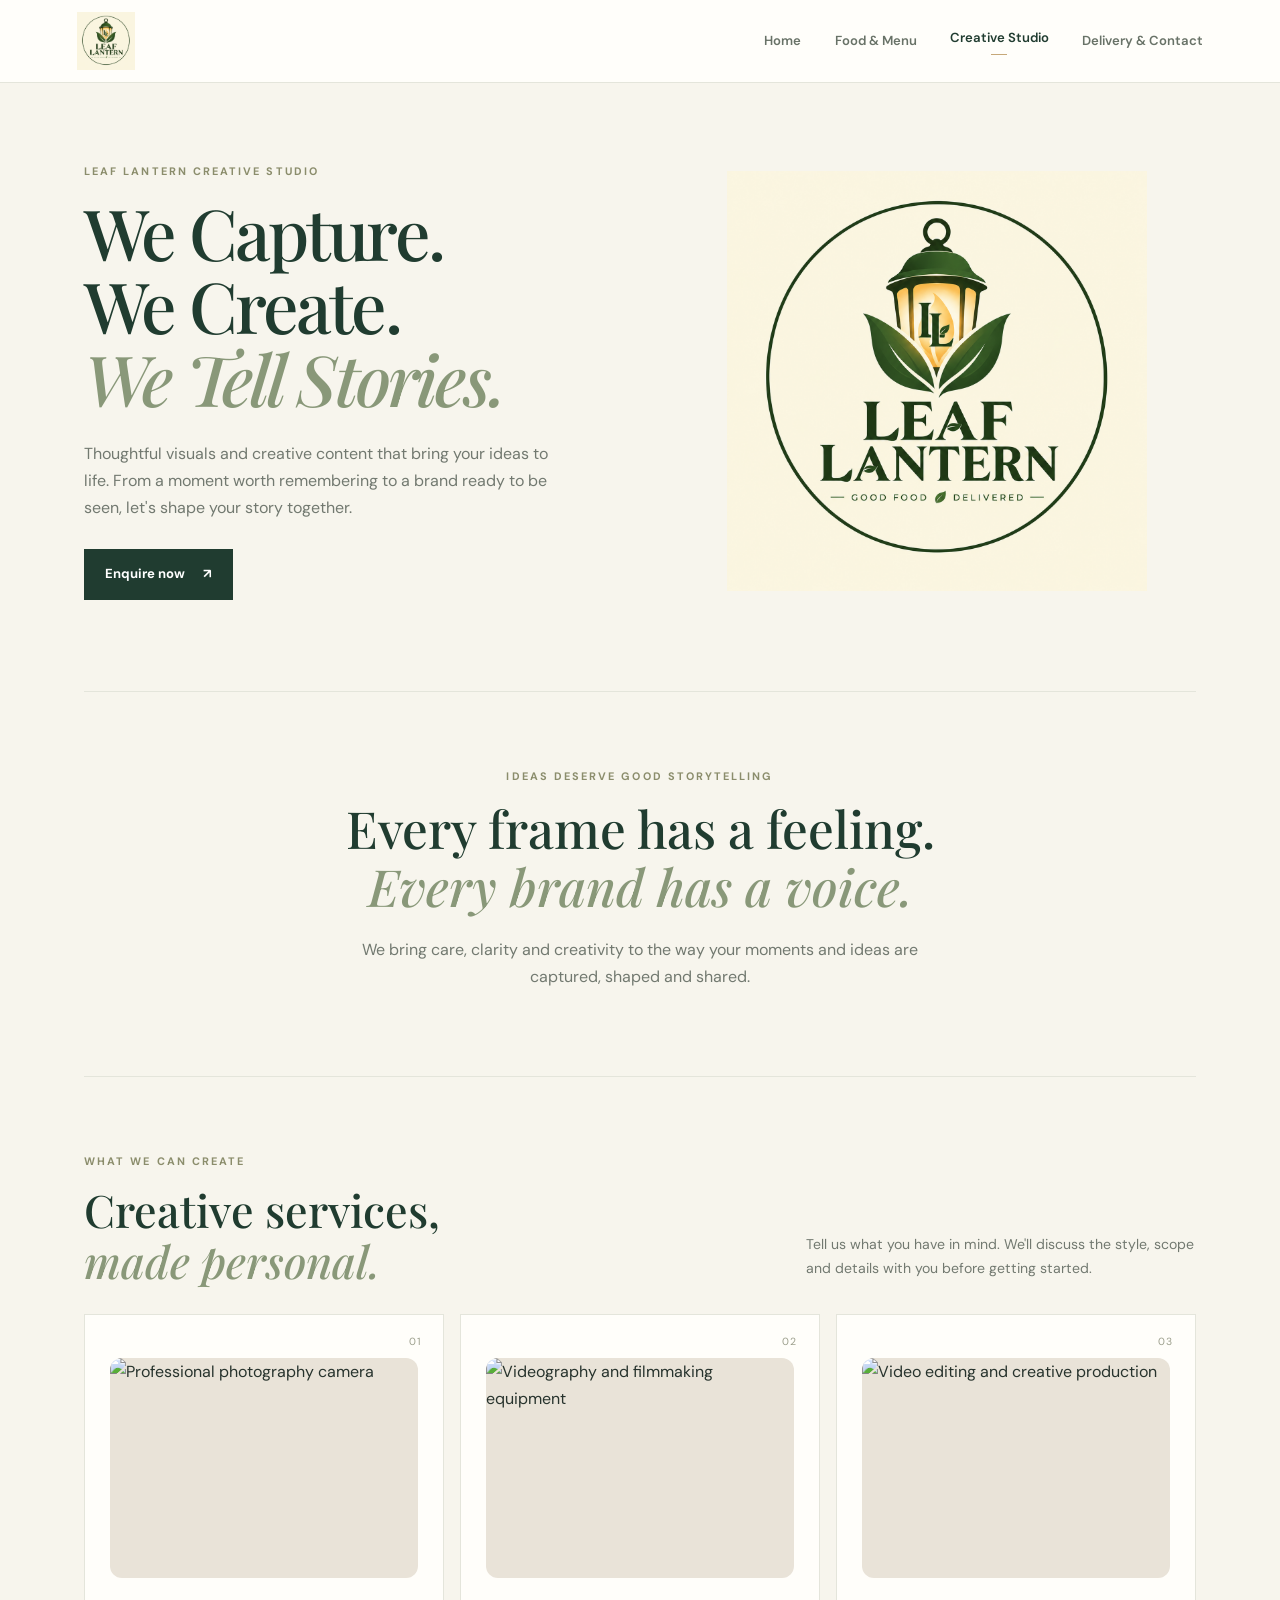
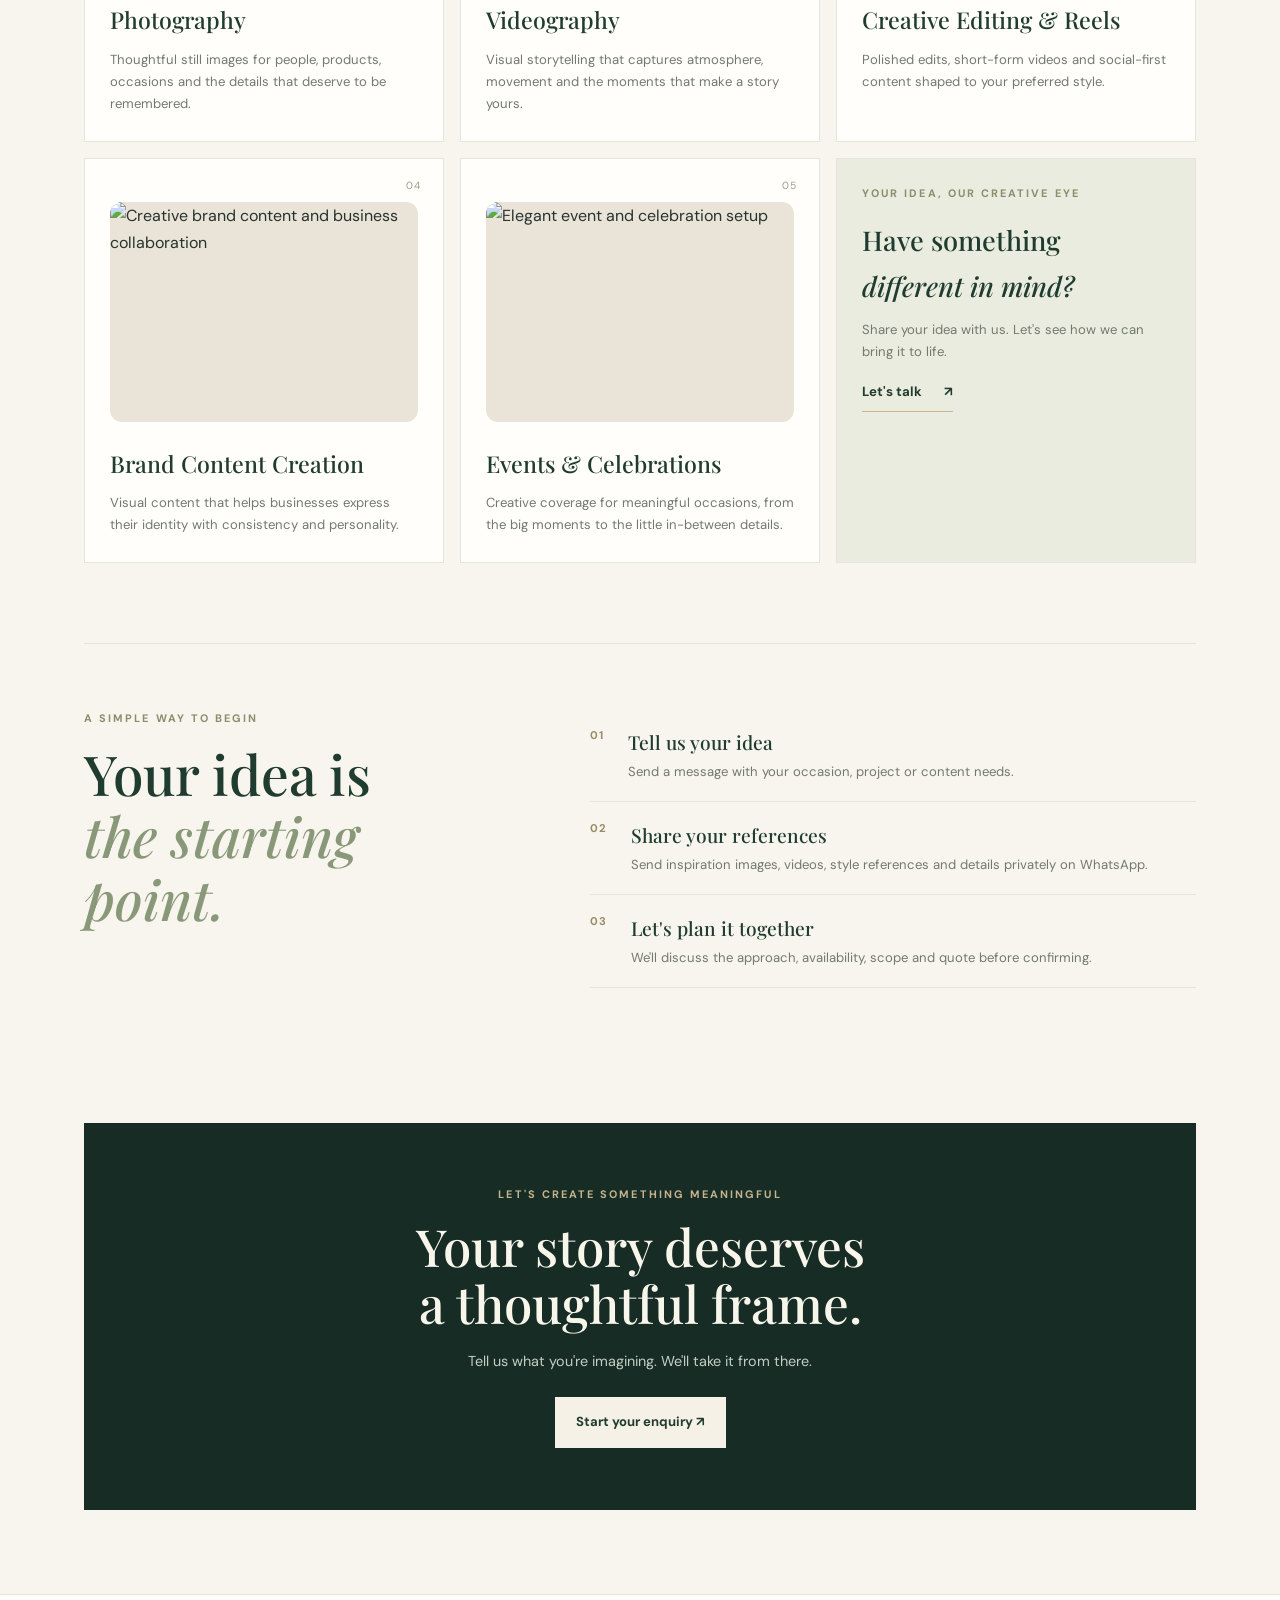
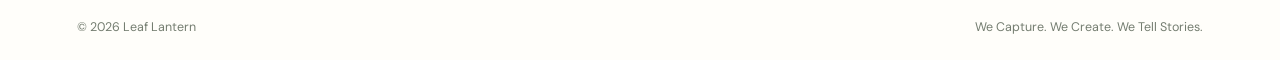
==== commit d279a636: "Update creative-studio.html" ====
--- a/creative-studio.html
+++ b/creative-studio.html
@@ -60,7 +60,6 @@
     transform: scale(1.05);
 }
 
-/* Hide original decorative symbols */
 .service-card .service-symbol {
     display: none;
 }
@@ -165,7 +164,7 @@
 
         <div class="services-grid">
 
-            <!-- SERVICE 01 -->
+            <!-- SERVICE 01: PHOTOGRAPHY -->
             <article class="service-card">
                 <span class="service-number">01</span>
 
@@ -185,7 +184,7 @@
                 </p>
             </article>
 
-            <!-- SERVICE 02 -->
+            <!-- SERVICE 02: VIDEOGRAPHY -->
             <article class="service-card">
                 <span class="service-number">02</span>
 
@@ -205,14 +204,14 @@
                 </p>
             </article>
 
-            <!-- SERVICE 03 -->
+            <!-- SERVICE 03: CREATIVE EDITING & REELS -->
             <article class="service-card">
                 <span class="service-number">03</span>
 
                 <div class="service-image">
                     <img
-                        src="https://images.unsplash.com/photo-1536240478700-b869070f9279?auto=format&fit=crop&w=1000&q=85"
-                        alt="Creative video editing workspace"
+                        src="https://images.unsplash.com/photo-1574717024653-61fd2cf4d44d?auto=format&fit=crop&w=1000&q=85"
+                        alt="Video editing and creative production"
                         loading="lazy"
                     >
                 </div>
@@ -225,7 +224,7 @@
                 </p>
             </article>
 
-            <!-- SERVICE 04 -->
+            <!-- SERVICE 04: BRAND CONTENT -->
             <article class="service-card">
                 <span class="service-number">04</span>
 
@@ -245,7 +244,7 @@
                 </p>
             </article>
 
-            <!-- SERVICE 05 -->
+            <!-- SERVICE 05: EVENTS -->
             <article class="service-card">
                 <span class="service-number">05</span>
 
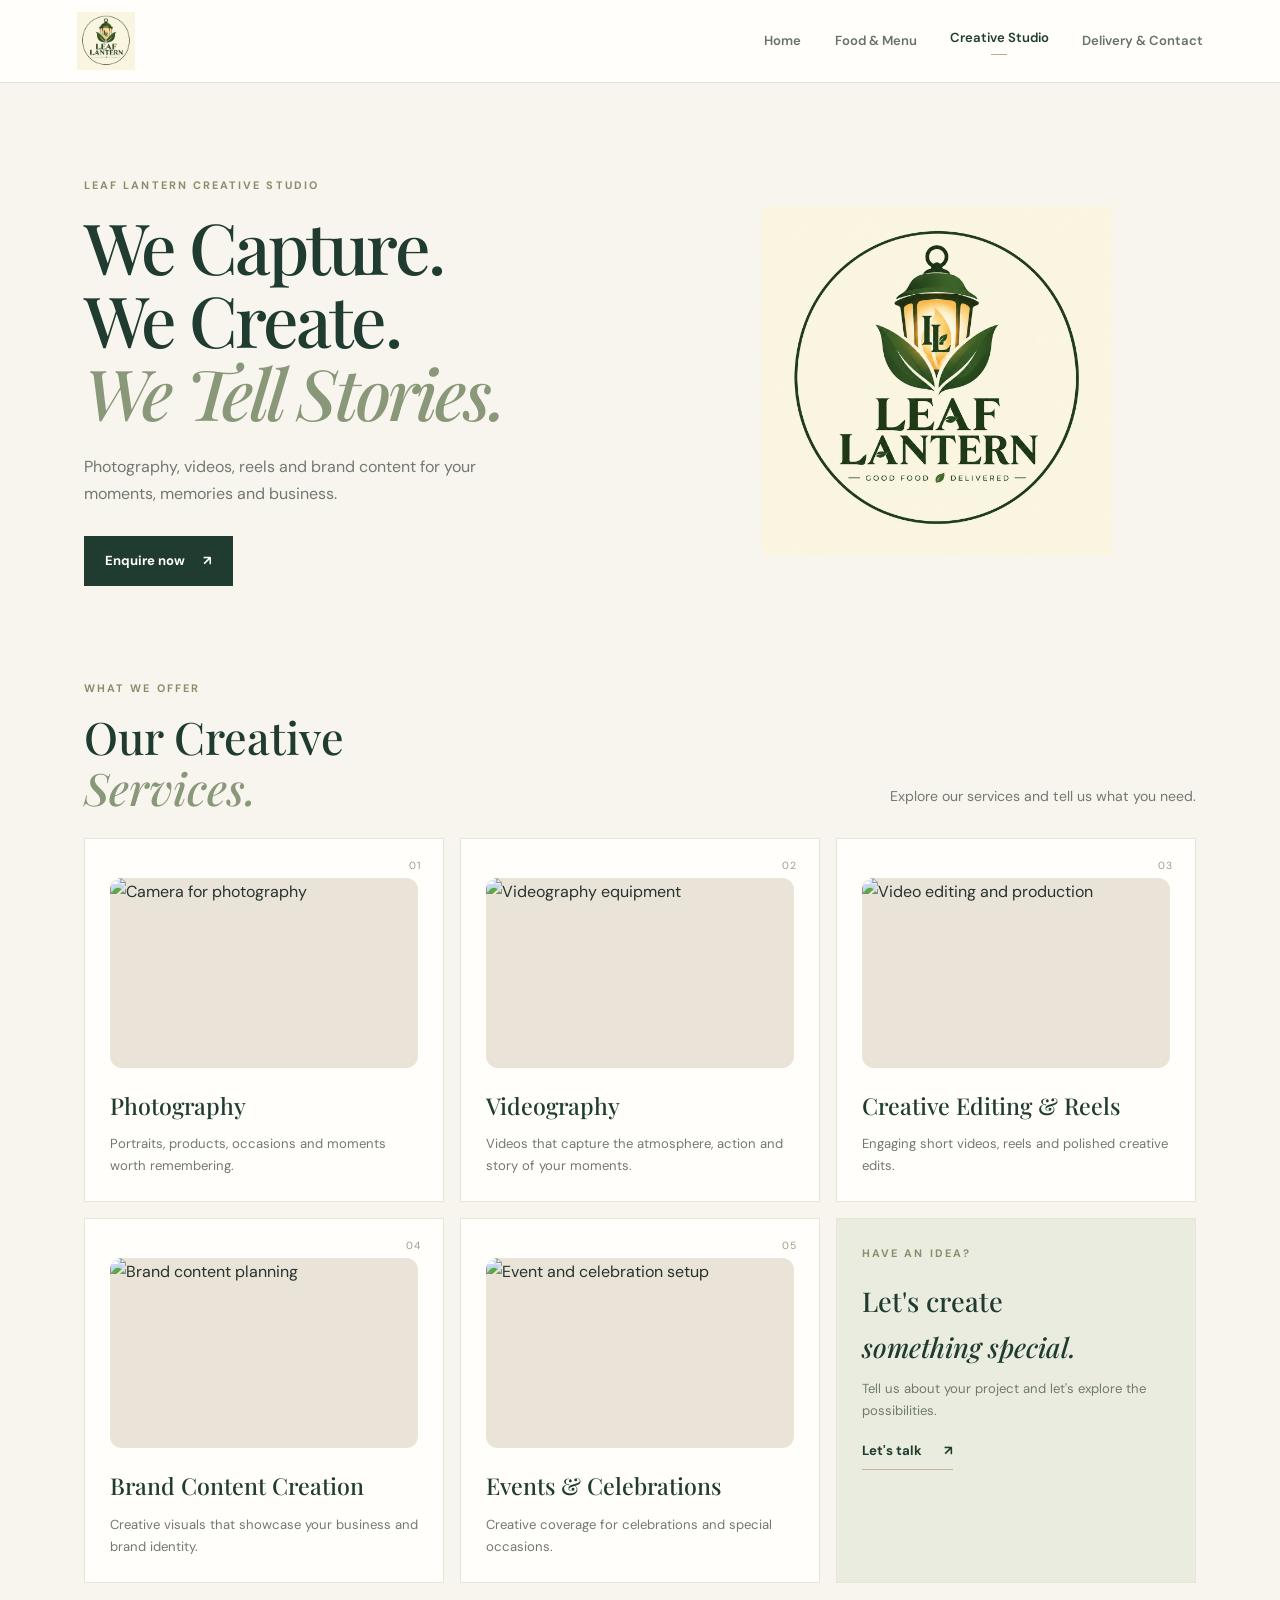
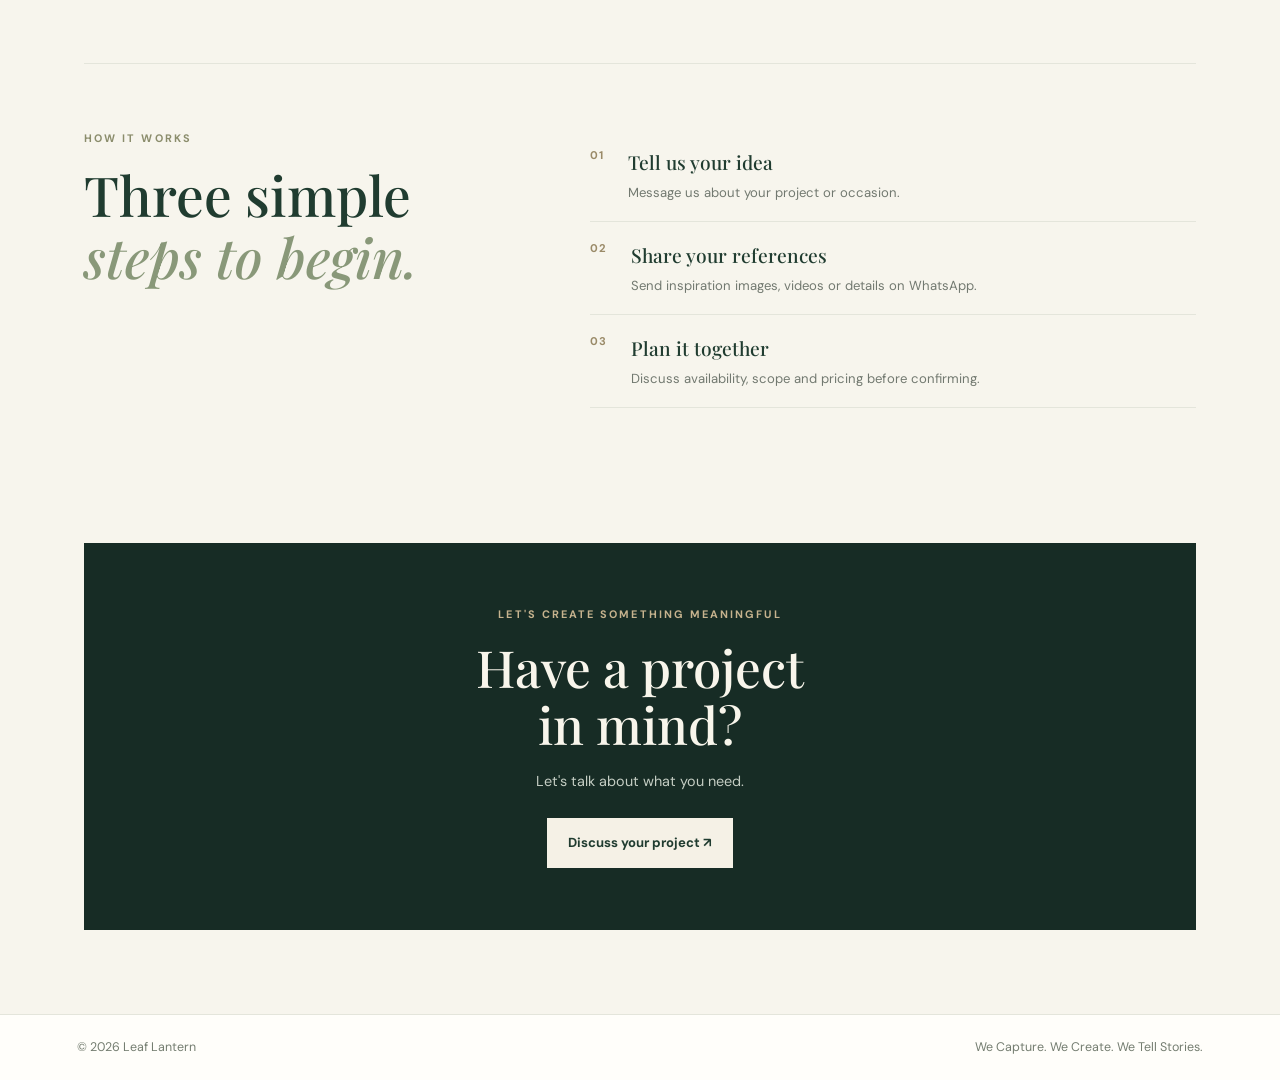
==== commit 02be4c0a: "Update creative-studio.html" ====
--- a/creative-studio.html
+++ b/creative-studio.html
@@ -1,10 +1,9 @@
-
 <!DOCTYPE html>
 <html lang="en">
 <head>
 <meta charset="UTF-8">
 <meta name="viewport" content="width=device-width, initial-scale=1">
-<meta name="description" content="Leaf Lantern Creative Studio — photography, videography, creative editing and brand content.">
+<meta name="description" content="Leaf Lantern Creative Studio — photography, videography, creative editing, reels, brand content and event coverage.">
 <title>Creative Studio | Leaf Lantern</title>
 <link rel="stylesheet" href="styles.css">
 
@@ -29,22 +28,44 @@
 .studio-hero-logo {
     display: block;
     width: 100%;
-    max-width: 420px;
+    max-width: 350px;
     height: auto;
     object-fit: contain;
 }
 
-/* Service images */
+/* Shorter hero */
+.studio-hero-copy > p:not(.eyebrow) {
+    max-width: 460px;
+}
+
+/* Services appear immediately after the hero */
+.services-section {
+    padding-top: 38px;
+}
+
+.services-section .category-heading {
+    margin-bottom: 24px;
+}
+
+.services-section .category-heading > p {
+    max-width: 360px;
+}
+
+.services-section .category-heading h2 {
+    margin-bottom: 0;
+}
+
+/* Service cards and images */
 .services-grid .service-card:not(.service-note) {
     overflow: hidden;
 }
 
 .service-image {
     width: 100%;
-    height: 220px;
+    height: 190px;
     overflow: hidden;
     border-radius: 12px;
-    margin: 18px 0 22px;
+    margin: 14px 0 18px;
     background: #e9e3d8;
 }
 
@@ -57,20 +78,91 @@
 }
 
 .service-card:not(.service-note):hover .service-image img {
-    transform: scale(1.05);
+    transform: scale(1.04);
 }
 
 .service-card .service-symbol {
     display: none;
 }
 
+/* Compact service descriptions */
+.services-grid .service-card h3 {
+    margin-bottom: 8px;
+}
+
+.services-grid .service-card > p:not(.eyebrow) {
+    line-height: 1.65;
+}
+
+/* Keep the custom enquiry card compact */
+.service-note h3 {
+    margin-top: 10px;
+}
+
+/* Mobile-first adjustments */
 @media (max-width: 600px) {
+    .studio-hero {
+        gap: 18px;
+    }
+
+    .studio-hero-copy h1 {
+        margin-bottom: 14px;
+    }
+
+    .studio-hero-copy > p:not(.eyebrow) {
+        margin-bottom: 18px;
+    }
+
+    .studio-hero-logo {
+        max-width: 230px;
+    }
+
+    .services-section {
+        padding-top: 24px;
+    }
+
+    .services-section .category-heading {
+        display: block;
+        margin-bottom: 18px;
+    }
+
+    .services-section .category-heading > p {
+        margin-top: 10px;
+    }
+
     .service-image {
-        height: 210px;
-    }
-
+        height: 190px;
+        margin: 12px 0 16px;
+    }
+
+    .services-grid {
+        gap: 16px;
+    }
+
+    .services-grid .service-card {
+        padding: 18px;
+    }
+
+    .services-grid .service-card h3 {
+        font-size: 1.25rem;
+    }
+
+    .services-grid .service-card > p:not(.eyebrow) {
+        font-size: 0.94rem;
+    }
+
+    .how-section {
+        margin-top: 32px;
+    }
+}
+
+@media (max-width: 360px) {
     .studio-hero-logo {
-        max-width: 320px;
+        max-width: 190px;
+    }
+
+    .service-image {
+        height: 165px;
     }
 }
 </style>
@@ -95,7 +187,7 @@
 
 <main class="page-main studio-page">
 
-    <!-- HERO SECTION -->
+    <!-- COMPACT HERO -->
     <section class="studio-hero">
 
         <div class="studio-hero-copy">
@@ -108,9 +200,8 @@
             </h1>
 
             <p>
-                Thoughtful visuals and creative content that bring your ideas to life.
-                From a moment worth remembering to a brand ready to be seen,
-                let's shape your story together.
+                Photography, videos, reels and brand content
+                for your moments, memories and business.
             </p>
 
             <button class="button" onclick="enquireWhatsApp('Hello Leaf Lantern Creative Studio! I would like to enquire about your creative services. I can share my references and requirements here.')">
@@ -128,50 +219,34 @@
 
     </section>
 
-    <!-- MANIFESTO SECTION -->
-    <section class="studio-manifesto">
-        <p class="eyebrow">IDEAS DESERVE GOOD STORYTELLING</p>
-
-        <h2>
-            Every frame has a feeling.<br>
-            <em>Every brand has a voice.</em>
-        </h2>
-
-        <p>
-            We bring care, clarity and creativity to the way your moments
-            and ideas are captured, shaped and shared.
-        </p>
-    </section>
-
-    <!-- SERVICES SECTION -->
-    <section class="services-section">
+    <!-- SERVICES: MOVED UP -->
+    <section class="services-section" id="services">
 
         <div class="category-heading">
             <div>
-                <p class="eyebrow">WHAT WE CAN CREATE</p>
+                <p class="eyebrow">WHAT WE OFFER</p>
 
                 <h2>
-                    Creative services,<br>
-                    <em>made personal.</em>
+                    Our Creative<br>
+                    <em>Services.</em>
                 </h2>
             </div>
 
             <p>
-                Tell us what you have in mind. We'll discuss the style,
-                scope and details with you before getting started.
+                Explore our services and tell us what you need.
             </p>
         </div>
 
         <div class="services-grid">
 
-            <!-- SERVICE 01: PHOTOGRAPHY -->
+            <!-- SERVICE 01 -->
             <article class="service-card">
                 <span class="service-number">01</span>
 
                 <div class="service-image">
                     <img
                         src="https://images.unsplash.com/photo-1516035069371-29a1b244cc32?auto=format&fit=crop&w=1000&q=85"
-                        alt="Professional photography camera"
+                        alt="Camera for photography"
                         loading="lazy"
                     >
                 </div>
@@ -179,19 +254,18 @@
                 <h3>Photography</h3>
 
                 <p>
-                    Thoughtful still images for people, products, occasions
-                    and the details that deserve to be remembered.
-                </p>
-            </article>
-
-            <!-- SERVICE 02: VIDEOGRAPHY -->
+                    Portraits, products, occasions and moments worth remembering.
+                </p>
+            </article>
+
+            <!-- SERVICE 02 -->
             <article class="service-card">
                 <span class="service-number">02</span>
 
                 <div class="service-image">
                     <img
                         src="https://images.unsplash.com/photo-1492619375914-88005aa9e8fb?auto=format&fit=crop&w=1000&q=85"
-                        alt="Videography and filmmaking equipment"
+                        alt="Videography equipment"
                         loading="lazy"
                     >
                 </div>
@@ -199,19 +273,18 @@
                 <h3>Videography</h3>
 
                 <p>
-                    Visual storytelling that captures atmosphere,
-                    movement and the moments that make a story yours.
-                </p>
-            </article>
-
-            <!-- SERVICE 03: CREATIVE EDITING & REELS -->
+                    Videos that capture the atmosphere, action and story of your moments.
+                </p>
+            </article>
+
+            <!-- SERVICE 03 -->
             <article class="service-card">
                 <span class="service-number">03</span>
 
                 <div class="service-image">
                     <img
                         src="https://images.unsplash.com/photo-1574717024653-61fd2cf4d44d?auto=format&fit=crop&w=1000&q=85"
-                        alt="Video editing and creative production"
+                        alt="Video editing and production"
                         loading="lazy"
                     >
                 </div>
@@ -219,19 +292,18 @@
                 <h3>Creative Editing &amp; Reels</h3>
 
                 <p>
-                    Polished edits, short-form videos and social-first
-                    content shaped to your preferred style.
-                </p>
-            </article>
-
-            <!-- SERVICE 04: BRAND CONTENT -->
+                    Engaging short videos, reels and polished creative edits.
+                </p>
+            </article>
+
+            <!-- SERVICE 04 -->
             <article class="service-card">
                 <span class="service-number">04</span>
 
                 <div class="service-image">
                     <img
                         src="https://images.unsplash.com/photo-1542744094-3a31f272c490?auto=format&fit=crop&w=1000&q=85"
-                        alt="Creative brand content and business collaboration"
+                        alt="Brand content planning"
                         loading="lazy"
                     >
                 </div>
@@ -239,19 +311,18 @@
                 <h3>Brand Content Creation</h3>
 
                 <p>
-                    Visual content that helps businesses express their
-                    identity with consistency and personality.
-                </p>
-            </article>
-
-            <!-- SERVICE 05: EVENTS -->
+                    Creative visuals that showcase your business and brand identity.
+                </p>
+            </article>
+
+            <!-- SERVICE 05 -->
             <article class="service-card">
                 <span class="service-number">05</span>
 
                 <div class="service-image">
                     <img
                         src="https://images.unsplash.com/photo-1511795409834-ef04bbd61622?auto=format&fit=crop&w=1000&q=85"
-                        alt="Elegant event and celebration setup"
+                        alt="Event and celebration setup"
                         loading="lazy"
                     >
                 </div>
@@ -259,24 +330,22 @@
                 <h3>Events &amp; Celebrations</h3>
 
                 <p>
-                    Creative coverage for meaningful occasions,
-                    from the big moments to the little in-between details.
-                </p>
-            </article>
-
-            <!-- CUSTOM ENQUIRY CARD -->
+                    Creative coverage for celebrations and special occasions.
+                </p>
+            </article>
+
+            <!-- CUSTOM ENQUIRY -->
             <article class="service-card service-note">
 
-                <p class="eyebrow">YOUR IDEA, OUR CREATIVE EYE</p>
+                <p class="eyebrow">HAVE AN IDEA?</p>
 
                 <h3>
-                    Have something<br>
-                    <em>different in mind?</em>
+                    Let's create<br>
+                    <em>something special.</em>
                 </h3>
 
                 <p>
-                    Share your idea with us. Let's see how we can
-                    bring it to life.
+                    Tell us about your project and let's explore the possibilities.
                 </p>
 
                 <button class="arrow-link" onclick="enquireWhatsApp('Hello Leaf Lantern Creative Studio! I have a creative project in mind and would like to discuss it.')">
@@ -292,11 +361,11 @@
     <section class="how-section">
 
         <div>
-            <p class="eyebrow">A SIMPLE WAY TO BEGIN</p>
+            <p class="eyebrow">HOW IT WORKS</p>
 
             <h2>
-                Your idea is<br>
-                <em>the starting point.</em>
+                Three simple<br>
+                <em>steps to begin.</em>
             </h2>
         </div>
 
@@ -306,10 +375,7 @@
                 <b>01</b>
                 <span>
                     <strong>Tell us your idea</strong>
-                    <small>
-                        Send a message with your occasion,
-                        project or content needs.
-                    </small>
+                    <small>Message us about your project or occasion.</small>
                 </span>
             </li>
 
@@ -317,21 +383,15 @@
                 <b>02</b>
                 <span>
                     <strong>Share your references</strong>
-                    <small>
-                        Send inspiration images, videos,
-                        style references and details privately on WhatsApp.
-                    </small>
+                    <small>Send inspiration images, videos or details on WhatsApp.</small>
                 </span>
             </li>
 
             <li>
                 <b>03</b>
                 <span>
-                    <strong>Let's plan it together</strong>
-                    <small>
-                        We'll discuss the approach, availability,
-                        scope and quote before confirming.
-                    </small>
+                    <strong>Plan it together</strong>
+                    <small>Discuss availability, scope and pricing before confirming.</small>
                 </span>
             </li>
 
@@ -344,23 +404,22 @@
         <p class="eyebrow">LET'S CREATE SOMETHING MEANINGFUL</p>
 
         <h2>
-            Your story deserves<br>
-            a thoughtful frame.
+            Have a project<br>
+            in mind?
         </h2>
 
         <p>
-            Tell us what you're imagining. We'll take it from there.
+            Let's talk about what you need.
         </p>
 
         <button class="button button-light" onclick="enquireWhatsApp('Hello Leaf Lantern Creative Studio! I would like to discuss a creative project. Please let me know how we can get started.')">
-            Start your enquiry ↗
+            Discuss your project ↗
         </button>
 
     </section>
 
 </main>
 
-<!-- FOOTER -->
 <footer>
     <span>© <span id="year"></span> Leaf Lantern</span>
     <span>We Capture. We Create. We Tell Stories.</span>
